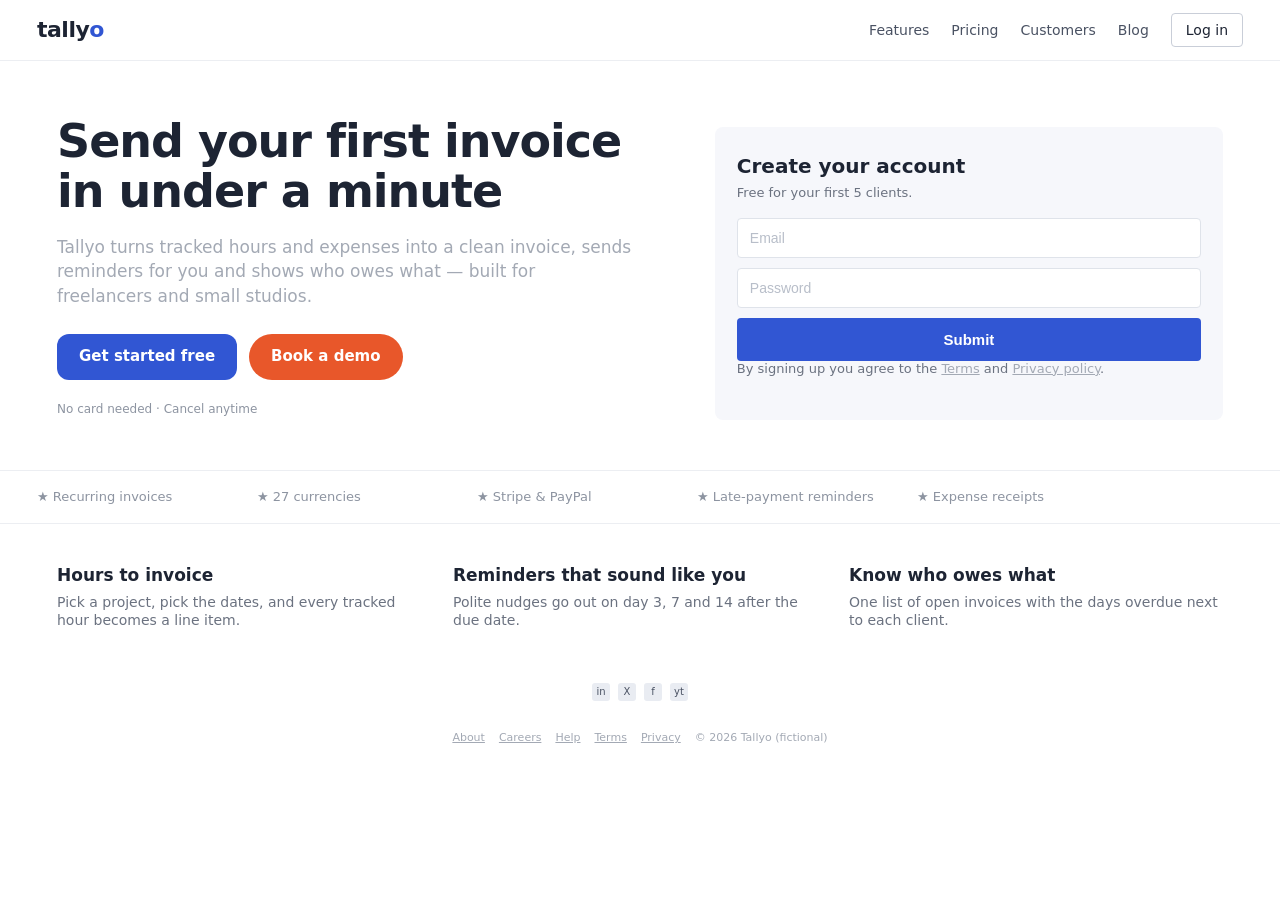
==== evals/fixtures/demo-site/index.html @ 267beb2e "ui-review 1.0.0: UI review skill with report and AI hands-off 12 UI lenses, annotated screenshots, m" ====
<!DOCTYPE html>
<html>
<head><meta charset="utf-8"><meta name="viewport" content="width=device-width, initial-scale=1"><title>Tallyo — invoices in a minute</title><link rel="stylesheet" href="style.css"></head>
<body>
<header class="top">
 <a class="logo" href="#">tally<b>o</b></a>
 <nav class="menu"><a href="#">Features</a><a href="pricing.html">Pricing</a><a href="#">Customers</a><a href="#">Blog</a><a class="login" href="#">Log in</a><button class="burger">☰</button></nav>
</header>
<main>
<section class="hero">
 <div>
  <h1>Send your first invoice in under a minute</h1>
  <p class="sub">Tallyo turns tracked hours and expenses into a clean invoice, sends reminders for you and shows who owes what — built for freelancers and small studios.</p>
  <div class="ctas"><a class="btn btn-primary" href="#signup">Get started free</a><a class="btn btn-demo" href="#">Book a demo</a></div>
  <p class="proof">No card needed · Cancel anytime</p>
 </div>
 <form class="card" id="signup" onsubmit="return false">
  <h2>Create your account</h2>
  <p>Free for your first 5 clients.</p>
  <input id="email" type="text" placeholder="Email">
  <input id="password" type="text" placeholder="Password">
  <button class="btn" type="submit">Submit</button>
  <p class="terms">By signing up you agree to the <a href="#">Terms</a> and <a href="#">Privacy policy</a>.</p>
 </form>
</section>
<div class="strip"><span>★ Recurring invoices</span><span>★ 27 currencies</span><span>★ Stripe &amp; PayPal</span><span>★ Late-payment reminders</span><span>★ Expense receipts</span></div>
<section class="features">
 <div><h3>Hours to invoice</h3><p>Pick a project, pick the dates, and every tracked hour becomes a line item.</p></div>
 <div><h3>Reminders that sound like you</h3><p>Polite nudges go out on day 3, 7 and 14 after the due date.</p></div>
 <div><h3>Know who owes what</h3><p>One list of open invoices with the days overdue next to each client.</p></div>
</section>
</main>
<div class="social"><a href="#">in</a><a href="#">X</a><a href="#">f</a><a href="#">yt</a></div>
<footer><a href="#">About</a><a href="#">Careers</a><a href="#">Help</a><a href="#">Terms</a><a href="#">Privacy</a><span>© 2026 Tallyo (fictional)</span></footer>
</body>
</html>
---- evals/fixtures/demo-site/style.css ----
/* Tallyo: a fictional invoicing app used to demo ui-review. Its UI problems are deliberate. */
*{box-sizing:border-box}
html{font-family:"DejaVu Sans",Arial,sans-serif;color:#1d2433}
body{margin:0;background:#fff;font-size:14px;line-height:1.3}
a{color:#3156d3}
*:focus{outline:none}
.top{display:flex;align-items:center;justify-content:space-between;padding:13px 37px;border-bottom:1px solid #eceef2}
.logo{font-weight:800;font-size:22px;letter-spacing:-.5px;color:#1d2433;text-decoration:none}
.logo b{color:#3156d3}
.menu{display:flex;gap:22px;align-items:center}
.menu a{color:#4a5263;text-decoration:none;font-size:14px}
.menu .login{border:1px solid #c9ced8;padding:7px 14px;border-radius:4px;color:#1d2433}
.burger{display:none;width:32px;height:32px;border:0;background:#f2f4f7;border-radius:6px;font-size:18px}
.hero{display:grid;grid-template-columns:1.2fr 1fr;gap:48px;padding:56px 37px 40px;max-width:1240px;margin:0 auto;align-items:center}
.hero h1{font-size:46px;line-height:1.08;margin:0 0 18px;letter-spacing:-1px}
.sub{color:#a3a9b4;font-size:17px;line-height:1.45;max-width:34em;margin:0 0 26px}
.ctas{display:flex;gap:12px;flex-wrap:wrap}
.btn{display:inline-block;padding:13px 22px;font-size:15px;font-weight:700;text-decoration:none;border:0;cursor:pointer}
.btn-primary{background:#3156d3;color:#fff;border-radius:12px}
.btn-demo{background:#e8572a;color:#fff;border-radius:999px}
.proof{margin-top:22px;font-size:12px;color:#8d94a1}
.card{background:#f6f7fb;border-radius:8px;padding:26px 22px}
.card h2{font-size:20px;margin:0 0 6px}
.card p{margin:0 0 16px;color:#6b7280;font-size:13px}
.card input{display:block;width:100%;padding:11px 12px;margin:0 0 10px;border:1px solid #dfe3ea;border-radius:4px;font-size:14px;background:#fff}
.card input::placeholder{color:#b8bec9}
.card .btn{width:100%;border-radius:4px;background:#3156d3;color:#fff}
.terms{font-size:11px;color:#a3a9b4;margin-top:10px}
.terms a{color:#a3a9b4}
.strip{display:flex;gap:20px;padding:18px 37px;border-top:1px solid #eceef2;border-bottom:1px solid #eceef2;overflow:visible;color:#8d94a1;font-size:13px}
.strip span{flex:none;width:200px}
.features{display:grid;grid-template-columns:repeat(3,1fr);gap:22px;padding:40px 37px;max-width:1240px;margin:0 auto}
.features h3{font-size:17px;margin:0 0 6px}
.features p{margin:0;color:#6b7280}
.social{display:flex;gap:8px;justify-content:center;padding:14px}
.social a{display:inline-grid;place-items:center;width:18px;height:18px;border-radius:3px;background:#e9ecf2;font-size:10px;text-decoration:none;color:#4a5263}
footer{padding:16px 37px;font-size:11px;color:#a3a9b4;display:flex;gap:14px;flex-wrap:wrap;justify-content:center}
footer a{color:#a3a9b4}
.pricing{max-width:1100px;margin:0 auto;padding:44px 37px}
.pricing h1{font-size:38px;margin:0 0 8px;letter-spacing:-.5px}
.timer{display:inline-block;background:#fff1ec;color:#d2471d;font-weight:700;padding:6px 12px;border-radius:999px;font-size:13px;margin:6px 0 26px}
.plans{display:grid;grid-template-columns:repeat(3,1fr);gap:18px}
.plan{border:1px solid #e2e5eb;border-radius:12px;padding:22px}
.plan.pop{border:2px solid #3156d3;border-radius:16px}
.plan h2{font-size:18px;margin:0 0 4px}
.price{font-size:34px;font-weight:800;margin:8px 0}
.price small{font-size:13px;font-weight:400;color:#a3a9b4}
.plan ul{padding-left:18px;color:#4a5263;margin:12px 0 18px}
.plan .btn{width:100%;text-align:center;border-radius:6px;background:#eef1f7;color:#1d2433}
.plan.pop .btn{background:#3156d3;color:#fff}
.vat{font-size:11px;color:#b8bec9;margin-top:16px}
@media(max-width:700px){
 .top{padding:12px 16px}.menu a:not(.login){display:none}.burger{display:block}
 .hero{grid-template-columns:1fr;padding:28px 16px;gap:24px}.hero h1{font-size:32px}
 .features{grid-template-columns:1fr;padding:28px 16px}
 .strip{padding:14px 16px}.plans{grid-template-columns:1fr}.pricing{padding:28px 16px}
}
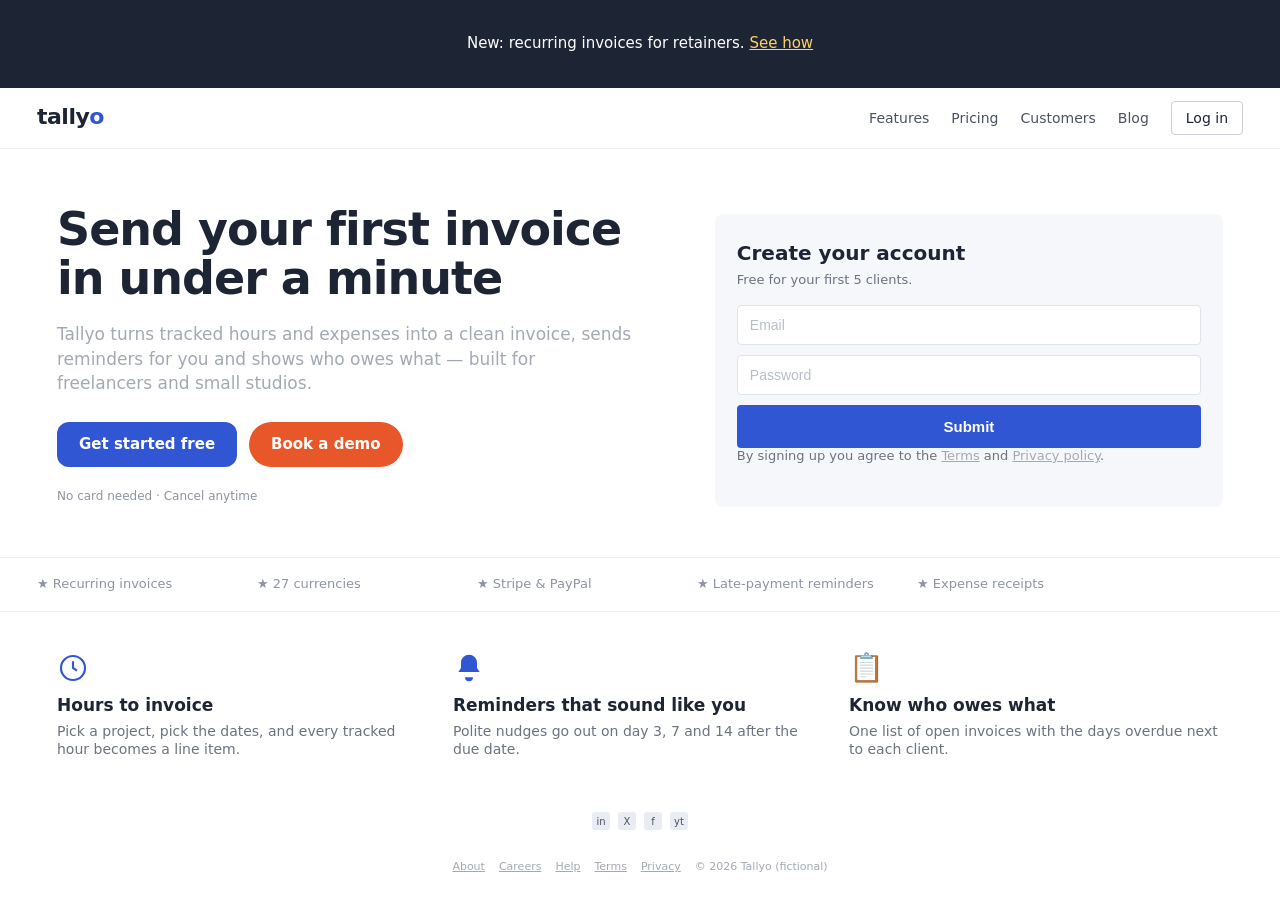
==== commit 3a4b0459: "ui-review 1.1.0: 13 UI lenses at 360/768/1280, shared probe, new demo - Scope narrowed to UI (flows " ====
--- a/evals/fixtures/demo-site/index.html
+++ b/evals/fixtures/demo-site/index.html
@@ -25,12 +25,13 @@
 </section>
 <div class="strip"><span>★ Recurring invoices</span><span>★ 27 currencies</span><span>★ Stripe &amp; PayPal</span><span>★ Late-payment reminders</span><span>★ Expense receipts</span></div>
 <section class="features">
- <div><h3>Hours to invoice</h3><p>Pick a project, pick the dates, and every tracked hour becomes a line item.</p></div>
- <div><h3>Reminders that sound like you</h3><p>Polite nudges go out on day 3, 7 and 14 after the due date.</p></div>
- <div><h3>Know who owes what</h3><p>One list of open invoices with the days overdue next to each client.</p></div>
+ <div><span class="ficon"><svg viewBox="0 0 24 24" fill="none" stroke="currentColor" stroke-width="1.6"><circle cx="12" cy="12" r="9"/><path d="M12 7v5l3 2"/></svg></span><h3>Hours to invoice</h3><p>Pick a project, pick the dates, and every tracked hour becomes a line item.</p></div>
+ <div><span class="ficon"><svg viewBox="0 0 24 24" fill="currentColor"><path d="M12 2a6 6 0 0 0-6 6v4l-2 3h16l-2-3V8a6 6 0 0 0-6-6zm0 20a3 3 0 0 0 3-3H9a3 3 0 0 0 3 3z"/></svg></span><h3>Reminders that sound like you</h3><p>Polite nudges go out on day 3, 7 and 14 after the due date.</p></div>
+ <div><span class="ficon">📋</span><h3>Know who owes what</h3><p>One list of open invoices with the days overdue next to each client.</p></div>
 </section>
 </main>
 <div class="social"><a href="#">in</a><a href="#">X</a><a href="#">f</a><a href="#">yt</a></div>
 <footer><a href="#">About</a><a href="#">Careers</a><a href="#">Help</a><a href="#">Terms</a><a href="#">Privacy</a><span>© 2026 Tallyo (fictional)</span></footer>
+<script>/* promo bar injected late, deliberately: shifts the page down */setTimeout(()=>{const d=document.createElement("div");d.className="promo";d.innerHTML="New: recurring invoices for retainers. <a href=\"#\">See how</a>";document.body.prepend(d)},700)</script>
 </body>
 </html>
--- a/evals/fixtures/demo-site/style.css
+++ b/evals/fixtures/demo-site/style.css
@@ -55,3 +55,11 @@
  .features{grid-template-columns:1fr;padding:28px 16px}
  .strip{padding:14px 16px}.plans{grid-template-columns:1fr}.pricing{padding:28px 16px}
 }
+
+/* added for 1.1.0: motion, imagery and layout-shift problems, also deliberate */
+.btn-demo{animation:pulse 1.6s ease-in-out infinite}
+@keyframes pulse{0%,100%{box-shadow:0 0 0 0 rgba(232,87,42,.55)}50%{box-shadow:0 0 0 14px rgba(232,87,42,0)}}
+.promo{background:#1d2433;color:#fff;font-size:15px;text-align:center;padding:34px 16px}
+.promo a{color:#ffd166}
+.ficon{display:block;width:32px;height:32px;margin-bottom:10px;font-size:28px;line-height:32px;color:#3156d3}
+.ficon svg{width:32px;height:32px}
